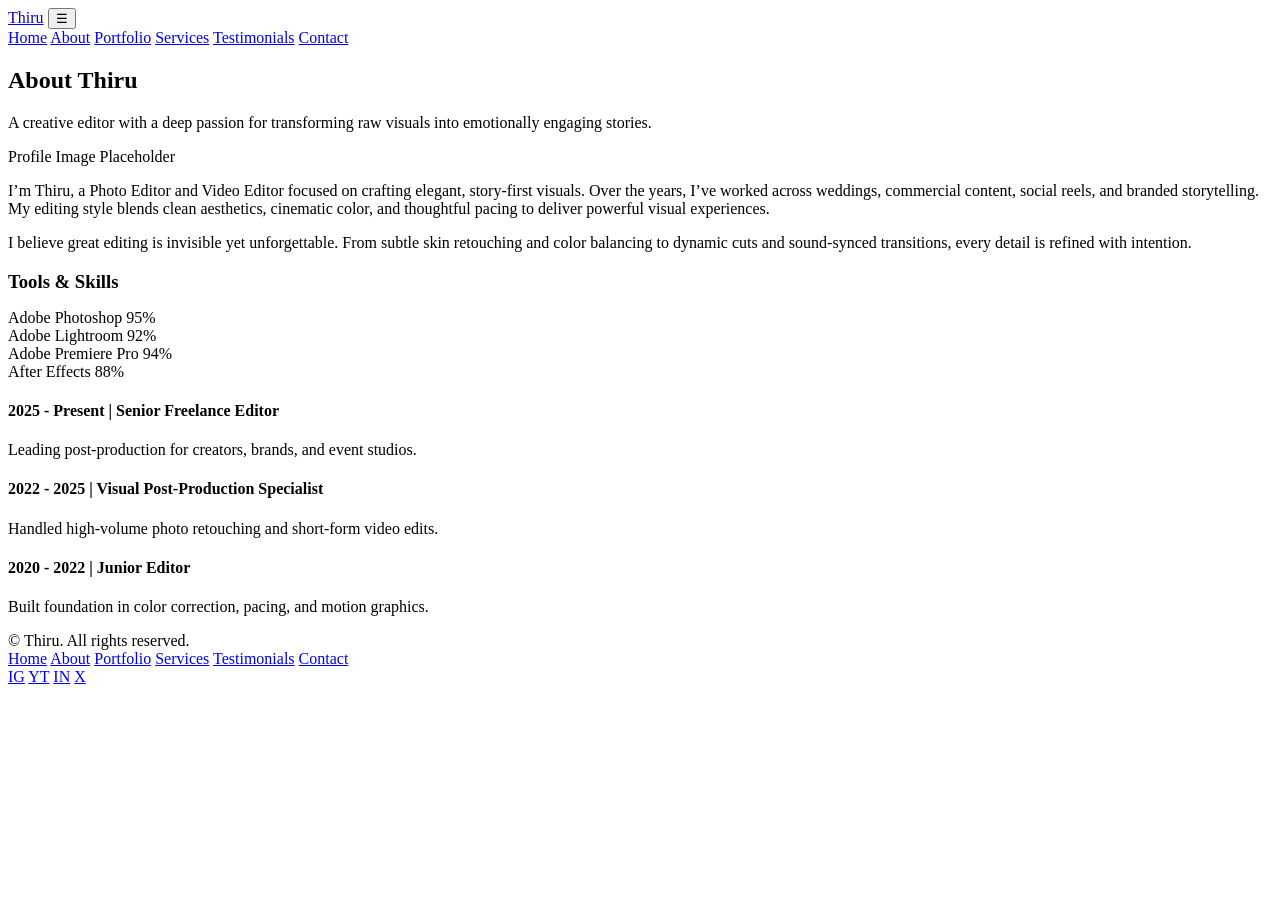
==== about.html @ d2cbb444 "Add files via upload" ====
<!DOCTYPE html>
<html lang="en">
  <head>
    <meta charset="UTF-8" />
    <meta name="viewport" content="width=device-width, initial-scale=1.0" />
    <meta name="description" content="About Thiru - Photo & Video Editor" />
    <title>Thiru | About</title>
    <link rel="stylesheet" href="css/style.css" />
    <script src="js/script.js" defer></script>
  </head>
  <body>
    <header class="site-header">
      <div class="container nav-wrap">
        <a class="logo" href="index.html">Thiru</a>
        <button class="nav-toggle" data-nav-toggle aria-label="Toggle navigation">☰</button>
        <nav class="site-nav" id="siteNav" aria-label="Primary navigation">
          <a href="index.html">Home</a>
          <a class="active" href="about.html">About</a>
          <a href="portfolio.html">Portfolio</a>
          <a href="services.html">Services</a>
          <a href="testimonials.html">Testimonials</a>
          <a href="contact.html">Contact</a>
        </nav>
      </div>
    </header>

    <main>
      <section class="section">
        <div class="container">
          <h1 class="section-title reveal">About Thiru</h1>
          <p class="section-subtitle reveal">
            A creative editor with a deep passion for transforming raw visuals into emotionally engaging stories.
          </p>

          <div class="about-layout">
            <!-- Profile placeholder -->
            <div class="profile-placeholder reveal">Profile Image Placeholder</div>

            <div>
              <article class="card reveal">
                <p>
                  I’m Thiru, a Photo Editor and Video Editor focused on crafting elegant, story-first visuals.
                  Over the years, I’ve worked across weddings, commercial content, social reels, and branded
                  storytelling. My editing style blends clean aesthetics, cinematic color, and thoughtful pacing
                  to deliver powerful visual experiences.
                </p>
                <p style="margin-top: 1rem;">
                  I believe great editing is invisible yet unforgettable. From subtle skin retouching and color
                  balancing to dynamic cuts and sound-synced transitions, every detail is refined with intention.
                </p>
              </article>

              <!-- Skills with animated progress bars -->
              <section class="skills card reveal" aria-label="Editing tools and proficiency">
                <h3 style="margin-bottom: 1rem;">Tools &amp; Skills</h3>

                <div class="skill">
                  <div class="skill-label">
                    <span>Adobe Photoshop</span>
                    <span>95%</span>
                  </div>
                  <div class="skill-track"><div class="skill-fill" data-level="95"></div></div>
                </div>

                <div class="skill">
                  <div class="skill-label">
                    <span>Adobe Lightroom</span>
                    <span>92%</span>
                  </div>
                  <div class="skill-track"><div class="skill-fill" data-level="92"></div></div>
                </div>

                <div class="skill">
                  <div class="skill-label">
                    <span>Adobe Premiere Pro</span>
                    <span>94%</span>
                  </div>
                  <div class="skill-track"><div class="skill-fill" data-level="94"></div></div>
                </div>

                <div class="skill">
                  <div class="skill-label">
                    <span>After Effects</span>
                    <span>88%</span>
                  </div>
                  <div class="skill-track"><div class="skill-fill" data-level="88"></div></div>
                </div>
              </section>

              <!-- Experience timeline -->
              <section class="timeline reveal" aria-label="Experience timeline">
                <div class="timeline-item">
                  <h4>2025 - Present | Senior Freelance Editor</h4>
                  <p>Leading post-production for creators, brands, and event studios.</p>
                </div>
                <div class="timeline-item">
                  <h4>2022 - 2025 | Visual Post-Production Specialist</h4>
                  <p>Handled high-volume photo retouching and short-form video edits.</p>
                </div>
                <div class="timeline-item">
                  <h4>2020 - 2022 | Junior Editor</h4>
                  <p>Built foundation in color correction, pacing, and motion graphics.</p>
                </div>
              </section>
            </div>
          </div>
        </div>
      </section>
    </main>

    <footer class="site-footer">
      <div class="container footer-wrap">
        <div class="footer-copy">© <span data-year></span> Thiru. All rights reserved.</div>
        <div class="footer-links">
          <a href="index.html">Home</a>
          <a href="about.html">About</a>
          <a href="portfolio.html">Portfolio</a>
          <a href="services.html">Services</a>
          <a href="testimonials.html">Testimonials</a>
          <a href="contact.html">Contact</a>
        </div>
        <div class="social-row" aria-label="Social links">
          <a class="social-icon" href="https://instagram.com" target="_blank" rel="noopener" aria-label="Instagram">IG</a>
          <a class="social-icon" href="https://youtube.com" target="_blank" rel="noopener" aria-label="YouTube">YT</a>
          <a class="social-icon" href="https://linkedin.com" target="_blank" rel="noopener" aria-label="LinkedIn">IN</a>
          <a class="social-icon" href="https://twitter.com" target="_blank" rel="noopener" aria-label="Twitter">X</a>
        </div>
      </div>
    </footer>
  </body>
</html>
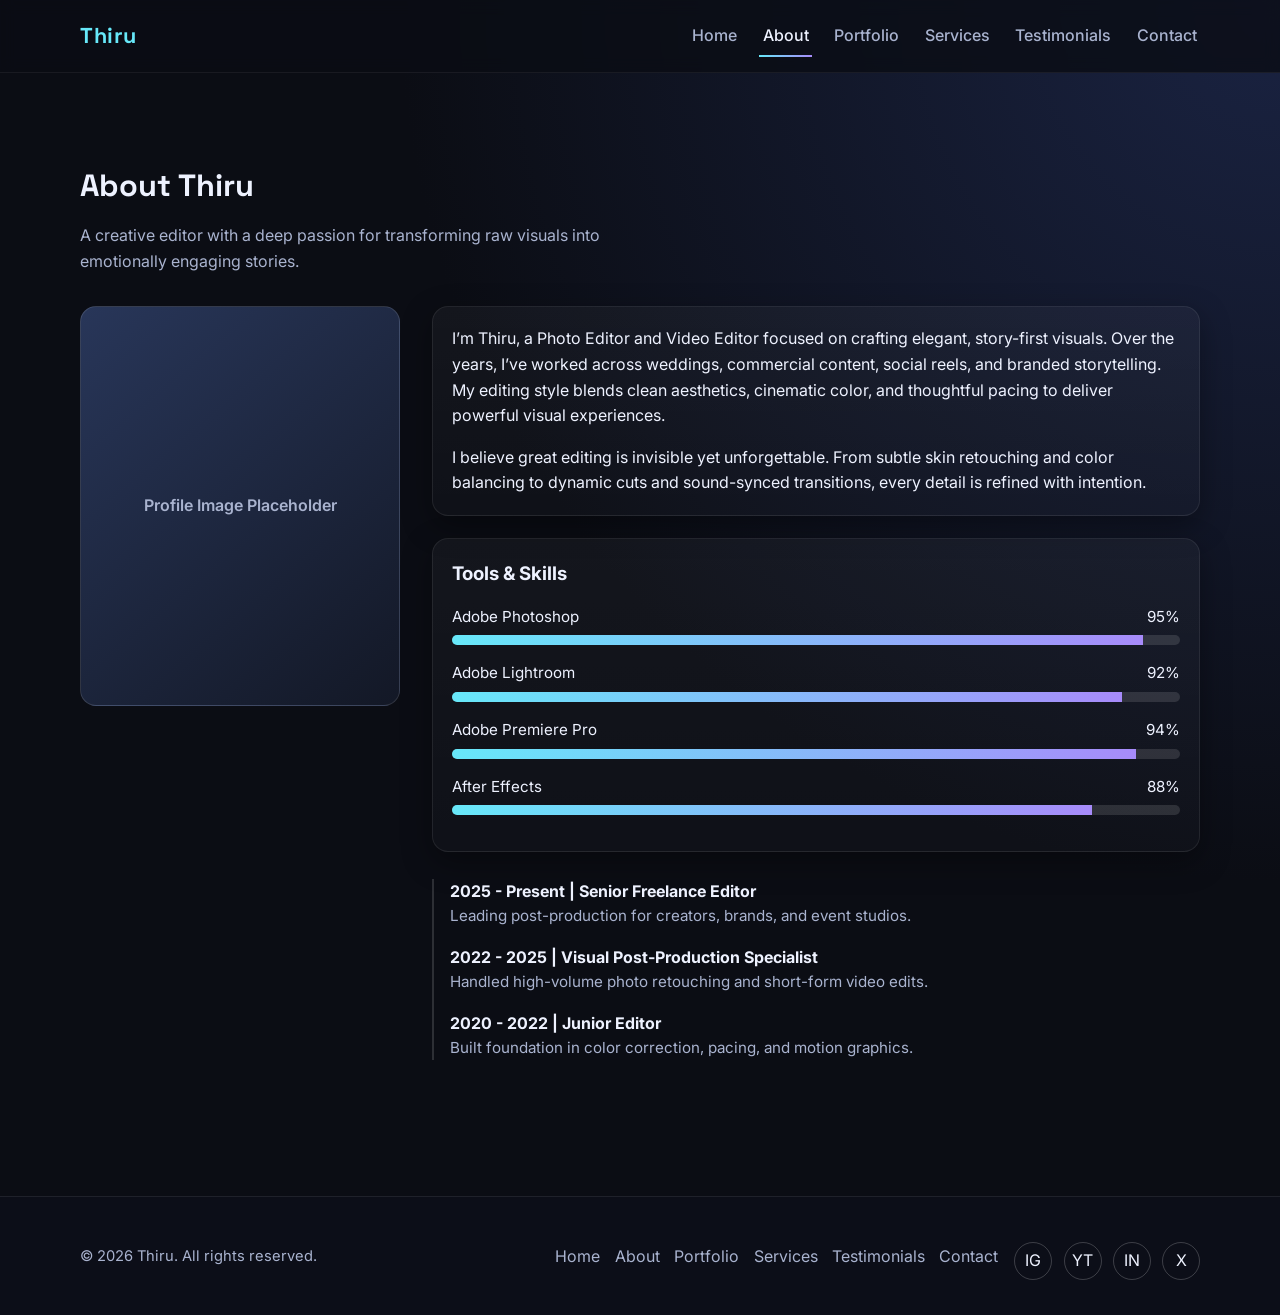
==== commit 215ca9b5: "Add files via upload Refactor project structure: update file paths for CSS and JS, remove old script" ====
--- a/about.html
+++ b/about.html
@@ -5,8 +5,8 @@
     <meta name="viewport" content="width=device-width, initial-scale=1.0" />
     <meta name="description" content="About Thiru - Photo & Video Editor" />
     <title>Thiru | About</title>
-    <link rel="stylesheet" href="css/style.css" />
-    <script src="js/script.js" defer></script>
+    <link rel="stylesheet" href="style.css" />
+    <script src="script.js" defer></script>
   </head>
   <body>
     <header class="site-header">
--- a/style.css
+++ b/style.css
@@ -0,0 +1,753 @@
+/* -------------------------------------------
+   Thiru Portfolio Website - Global Styles
+   ------------------------------------------- */
+
+@import url('https://fonts.googleapis.com/css2?family=Inter:wght@400;500;600;700;800&family=Space+Grotesk:wght@500;700&display=swap');
+
+:root {
+  --bg: #0b0d14;
+  --bg-soft: #131826;
+  --surface: #171d2d;
+  --surface-2: #1f2740;
+  --text: #eef2ff;
+  --muted: #a9b3cf;
+  --accent: #67e8f9;
+  --accent-2: #a78bfa;
+  --success: #34d399;
+  --danger: #f87171;
+  --shadow: 0 10px 30px rgba(0, 0, 0, 0.35);
+  --radius: 16px;
+  --max-width: 1120px;
+}
+
+* {
+  box-sizing: border-box;
+  margin: 0;
+  padding: 0;
+}
+
+html {
+  scroll-behavior: smooth;
+}
+
+body {
+  font-family: 'Inter', system-ui, -apple-system, BlinkMacSystemFont, 'Segoe UI', sans-serif;
+  background: radial-gradient(circle at top right, #1a2342 0%, var(--bg) 48%);
+  color: var(--text);
+  line-height: 1.6;
+}
+
+a {
+  color: inherit;
+  text-decoration: none;
+}
+
+img {
+  max-width: 100%;
+  display: block;
+}
+
+.container {
+  width: min(92%, var(--max-width));
+  margin-inline: auto;
+}
+
+.section {
+  padding: 5.5rem 0;
+}
+
+.section-title {
+  font-family: 'Space Grotesk', sans-serif;
+  font-size: clamp(1.8rem, 2.4vw, 2.5rem);
+  margin-bottom: 0.8rem;
+}
+
+.section-subtitle {
+  color: var(--muted);
+  margin-bottom: 2rem;
+  max-width: 60ch;
+}
+
+/* ---------------- Header & Navigation ---------------- */
+.site-header {
+  position: sticky;
+  top: 0;
+  z-index: 999;
+  backdrop-filter: blur(8px);
+  background: rgba(11, 13, 20, 0.8);
+  border-bottom: 1px solid rgba(255, 255, 255, 0.06);
+}
+
+.nav-wrap {
+  min-height: 72px;
+  display: flex;
+  align-items: center;
+  justify-content: space-between;
+}
+
+.logo {
+  font-family: 'Space Grotesk', sans-serif;
+  font-weight: 700;
+  font-size: 1.35rem;
+  letter-spacing: 0.6px;
+  color: var(--accent);
+}
+
+.site-nav {
+  display: flex;
+  gap: 1.2rem;
+}
+
+.site-nav a {
+  color: var(--muted);
+  font-weight: 500;
+  padding: 0.35rem 0.2rem;
+  position: relative;
+  transition: color 0.25s ease;
+}
+
+.site-nav a::after {
+  content: '';
+  position: absolute;
+  left: 0;
+  bottom: -3px;
+  width: 100%;
+  height: 2px;
+  background: linear-gradient(90deg, var(--accent), var(--accent-2));
+  transform: scaleX(0);
+  transform-origin: left;
+  transition: transform 0.25s ease;
+}
+
+.site-nav a:hover,
+.site-nav a.active {
+  color: var(--text);
+}
+
+.site-nav a:hover::after,
+.site-nav a.active::after {
+  transform: scaleX(1);
+}
+
+.nav-toggle {
+  display: none;
+  background: transparent;
+  border: 1px solid rgba(255, 255, 255, 0.2);
+  color: var(--text);
+  font-size: 1rem;
+  border-radius: 10px;
+  width: 42px;
+  height: 42px;
+  cursor: pointer;
+}
+
+/* ---------------- Reusable UI ---------------- */
+.btn-group {
+  display: flex;
+  flex-wrap: wrap;
+  gap: 1rem;
+  margin-top: 1.8rem;
+}
+
+.btn {
+  display: inline-flex;
+  align-items: center;
+  justify-content: center;
+  gap: 0.5rem;
+  border-radius: 999px;
+  font-weight: 600;
+  padding: 0.8rem 1.4rem;
+  border: 1px solid transparent;
+  transition: all 0.25s ease;
+}
+
+.btn-primary {
+  background: linear-gradient(135deg, var(--accent), var(--accent-2));
+  color: #0a0f1c;
+}
+
+.btn-primary:hover {
+  transform: translateY(-2px);
+  box-shadow: 0 10px 20px rgba(103, 232, 249, 0.24);
+}
+
+.btn-outline {
+  border-color: rgba(255, 255, 255, 0.22);
+  color: var(--text);
+}
+
+.btn-outline:hover {
+  border-color: var(--accent);
+  color: var(--accent);
+}
+
+.grid {
+  display: grid;
+  gap: 1.35rem;
+}
+
+.card {
+  background: linear-gradient(180deg, rgba(255, 255, 255, 0.04), rgba(255, 255, 255, 0.02));
+  border: 1px solid rgba(255, 255, 255, 0.08);
+  border-radius: var(--radius);
+  padding: 1.2rem;
+  box-shadow: var(--shadow);
+}
+
+/* ---------------- Scroll Animation ---------------- */
+.reveal {
+  opacity: 0;
+  transform: translateY(22px);
+  transition: opacity 0.65s ease, transform 0.65s ease;
+}
+
+.reveal.in-view {
+  opacity: 1;
+  transform: translateY(0);
+}
+
+/* ---------------- Home ---------------- */
+.hero {
+  min-height: calc(100vh - 72px);
+  display: grid;
+  place-items: center;
+  position: relative;
+  overflow: hidden;
+}
+
+.hero-content {
+  position: relative;
+  z-index: 2;
+  text-align: center;
+  max-width: 760px;
+}
+
+.eyebrow {
+  color: var(--accent);
+  letter-spacing: 0.12em;
+  text-transform: uppercase;
+  font-size: 0.82rem;
+  font-weight: 600;
+  margin-bottom: 0.8rem;
+}
+
+.hero h1 {
+  font-family: 'Space Grotesk', sans-serif;
+  font-size: clamp(2.8rem, 9vw, 5.4rem);
+  line-height: 1.02;
+  letter-spacing: -0.02em;
+}
+
+.hero h1 span {
+  color: var(--accent);
+}
+
+.hero h2 {
+  margin-top: 0.9rem;
+  font-size: clamp(1.1rem, 2.2vw, 1.5rem);
+  color: var(--muted);
+  font-weight: 500;
+}
+
+.hero p {
+  margin-top: 1.1rem;
+  color: #c4cee8;
+}
+
+/* Subtle animated background blobs */
+.hero-bg,
+.hero-bg::before,
+.hero-bg::after {
+  position: absolute;
+  border-radius: 50%;
+  filter: blur(34px);
+  opacity: 0.45;
+}
+
+.hero-bg {
+  inset: auto;
+  width: 320px;
+  height: 320px;
+  background: #5236ff;
+  left: -70px;
+  top: 18%;
+  animation: floatBlob1 14s ease-in-out infinite;
+}
+
+.hero-bg::before {
+  content: '';
+  width: 280px;
+  height: 280px;
+  background: #1ecfe6;
+  right: -680px;
+  top: -120px;
+  animation: floatBlob2 16s ease-in-out infinite;
+}
+
+.hero-bg::after {
+  content: '';
+  width: 200px;
+  height: 200px;
+  background: #be4cff;
+  right: -320px;
+  top: 260px;
+  animation: floatBlob3 11s ease-in-out infinite;
+}
+
+@keyframes floatBlob1 {
+  0%,
+  100% {
+    transform: translateY(0) translateX(0);
+  }
+  50% {
+    transform: translateY(-28px) translateX(25px);
+  }
+}
+
+@keyframes floatBlob2 {
+  0%,
+  100% {
+    transform: translateY(0) translateX(0);
+  }
+  50% {
+    transform: translateY(24px) translateX(-22px);
+  }
+}
+
+@keyframes floatBlob3 {
+  0%,
+  100% {
+    transform: translateY(0) translateX(0);
+  }
+  50% {
+    transform: translateY(-20px) translateX(-16px);
+  }
+}
+
+/* ---------------- About ---------------- */
+.about-layout {
+  display: grid;
+  grid-template-columns: 320px 1fr;
+  gap: 2rem;
+  align-items: start;
+}
+
+.profile-placeholder {
+  aspect-ratio: 4 / 5;
+  border-radius: var(--radius);
+  border: 1px solid rgba(255, 255, 255, 0.12);
+  background: linear-gradient(140deg, #283659, #131826);
+  display: grid;
+  place-items: center;
+  color: var(--muted);
+  font-weight: 600;
+}
+
+.skills {
+  margin-top: 1.4rem;
+}
+
+.skill {
+  margin-bottom: 1rem;
+}
+
+.skill-label {
+  display: flex;
+  justify-content: space-between;
+  margin-bottom: 0.4rem;
+  font-size: 0.95rem;
+}
+
+.skill-track {
+  height: 10px;
+  border-radius: 999px;
+  overflow: hidden;
+  background: rgba(255, 255, 255, 0.12);
+}
+
+.skill-fill {
+  width: 0;
+  height: 100%;
+  background: linear-gradient(90deg, var(--accent), var(--accent-2));
+  transition: width 1.2s ease;
+}
+
+.timeline {
+  margin-top: 1.7rem;
+  border-left: 2px solid rgba(255, 255, 255, 0.14);
+  padding-left: 1rem;
+}
+
+.timeline-item {
+  margin-bottom: 1rem;
+}
+
+.timeline-item h4 {
+  font-size: 1rem;
+}
+
+.timeline-item p {
+  color: var(--muted);
+  font-size: 0.95rem;
+}
+
+/* ---------------- Portfolio ---------------- */
+.filter-wrap {
+  display: flex;
+  flex-wrap: wrap;
+  gap: 0.6rem;
+  margin-bottom: 1.4rem;
+}
+
+.filter-btn {
+  border: 1px solid rgba(255, 255, 255, 0.2);
+  background: transparent;
+  color: var(--text);
+  padding: 0.55rem 1rem;
+  border-radius: 999px;
+  cursor: pointer;
+  transition: all 0.2s ease;
+}
+
+.filter-btn.active,
+.filter-btn:hover {
+  color: #0b1220;
+  background: var(--accent);
+  border-color: var(--accent);
+}
+
+.portfolio-grid {
+  grid-template-columns: repeat(12, 1fr);
+}
+
+.portfolio-item {
+  grid-column: span 4;
+  border-radius: var(--radius);
+  position: relative;
+  overflow: hidden;
+  min-height: 220px;
+  cursor: pointer;
+  border: 1px solid rgba(255, 255, 255, 0.08);
+}
+
+.project-thumb {
+  height: 100%;
+  background: linear-gradient(130deg, #27395c, #161c2f);
+  transition: transform 0.35s ease;
+}
+
+.portfolio-item:hover .project-thumb {
+  transform: scale(1.06);
+}
+
+.overlay {
+  position: absolute;
+  inset: 0;
+  background: linear-gradient(180deg, transparent 30%, rgba(5, 9, 20, 0.9) 100%);
+  display: flex;
+  align-items: end;
+  padding: 1rem;
+  opacity: 0;
+  transition: opacity 0.28s ease;
+}
+
+.portfolio-item:hover .overlay {
+  opacity: 1;
+}
+
+.overlay h4 {
+  font-size: 1rem;
+}
+
+.overlay p {
+  color: var(--accent);
+  font-size: 0.88rem;
+}
+
+.portfolio-item.hidden {
+  display: none;
+}
+
+/* Portfolio modal */
+.modal {
+  position: fixed;
+  inset: 0;
+  background: rgba(4, 7, 15, 0.78);
+  display: none;
+  place-items: center;
+  padding: 1rem;
+  z-index: 2000;
+}
+
+.modal.open {
+  display: grid;
+}
+
+.modal-content {
+  width: min(92vw, 760px);
+  background: var(--surface);
+  border-radius: var(--radius);
+  border: 1px solid rgba(255, 255, 255, 0.1);
+  overflow: hidden;
+}
+
+.modal-preview {
+  height: 320px;
+  background: linear-gradient(140deg, #2a4270, #1a1f35);
+}
+
+.modal-body {
+  padding: 1rem 1.2rem 1.4rem;
+}
+
+.modal-close {
+  position: absolute;
+  top: 1rem;
+  right: 1rem;
+  width: 42px;
+  height: 42px;
+  border-radius: 50%;
+  border: none;
+  cursor: pointer;
+  font-size: 1.4rem;
+  background: #f8fafc;
+}
+
+/* ---------------- Services ---------------- */
+.services-grid {
+  grid-template-columns: repeat(3, minmax(0, 1fr));
+}
+
+.service-card {
+  transition: transform 0.25s ease, border-color 0.25s ease;
+}
+
+.service-card:hover {
+  transform: translateY(-6px);
+  border-color: rgba(103, 232, 249, 0.5);
+}
+
+.service-icon {
+  font-size: 1.45rem;
+  margin-bottom: 0.6rem;
+}
+
+.price {
+  margin-top: 0.8rem;
+  color: var(--accent);
+  font-weight: 600;
+}
+
+/* ---------------- Testimonials ---------------- */
+.carousel {
+  overflow: hidden;
+  border-radius: var(--radius);
+  border: 1px solid rgba(255, 255, 255, 0.08);
+}
+
+.carousel-track {
+  display: flex;
+  transition: transform 0.6s ease;
+}
+
+.testimonial {
+  flex: 0 0 100%;
+  padding: 1.7rem;
+  background: linear-gradient(180deg, #19223a, #131a2b);
+}
+
+.stars {
+  color: #facc15;
+  letter-spacing: 2px;
+}
+
+.client {
+  margin-top: 1rem;
+  color: var(--accent);
+  font-weight: 600;
+}
+
+.carousel-controls {
+  margin-top: 1rem;
+  display: flex;
+  justify-content: center;
+  gap: 0.7rem;
+}
+
+.carousel-controls button {
+  border: 1px solid rgba(255, 255, 255, 0.25);
+  background: transparent;
+  color: var(--text);
+  border-radius: 999px;
+  padding: 0.5rem 0.9rem;
+  cursor: pointer;
+}
+
+/* ---------------- Contact ---------------- */
+.contact-layout {
+  display: grid;
+  grid-template-columns: 1.2fr 0.8fr;
+  gap: 1.4rem;
+}
+
+.form-group {
+  margin-bottom: 0.9rem;
+}
+
+label {
+  display: block;
+  margin-bottom: 0.35rem;
+  font-weight: 500;
+}
+
+input,
+textarea {
+  width: 100%;
+  border: 1px solid rgba(255, 255, 255, 0.18);
+  border-radius: 10px;
+  background: #0f1525;
+  color: var(--text);
+  padding: 0.75rem 0.85rem;
+  font: inherit;
+}
+
+input:focus,
+textarea:focus {
+  outline: 2px solid rgba(103, 232, 249, 0.35);
+  border-color: var(--accent);
+}
+
+.error {
+  min-height: 1.2em;
+  font-size: 0.85rem;
+  color: var(--danger);
+}
+
+.form-message {
+  margin-top: 0.9rem;
+  color: var(--success);
+  font-weight: 600;
+}
+
+.contact-info p {
+  margin-bottom: 0.5rem;
+  color: var(--muted);
+}
+
+.social-row {
+  display: flex;
+  gap: 0.7rem;
+  margin-top: 0.6rem;
+}
+
+.social-icon {
+  width: 38px;
+  height: 38px;
+  display: inline-grid;
+  place-items: center;
+  border-radius: 50%;
+  border: 1px solid rgba(255, 255, 255, 0.2);
+  transition: all 0.25s ease;
+  color: var(--text);
+}
+
+.social-icon:hover {
+  background: var(--accent);
+  color: #0b1220;
+  border-color: var(--accent);
+}
+
+/* ---------------- Footer ---------------- */
+.site-footer {
+  margin-top: 2rem;
+  padding: 2.2rem 0;
+  border-top: 1px solid rgba(255, 255, 255, 0.08);
+  background: rgba(12, 15, 25, 0.85);
+}
+
+.footer-wrap {
+  display: grid;
+  grid-template-columns: 1fr auto auto;
+  gap: 1rem;
+  align-items: center;
+}
+
+.footer-links {
+  display: flex;
+  flex-wrap: wrap;
+  gap: 0.9rem;
+  color: var(--muted);
+}
+
+.footer-links a:hover {
+  color: var(--accent);
+}
+
+.footer-copy {
+  color: var(--muted);
+  font-size: 0.92rem;
+}
+
+/* ---------------- Responsive ---------------- */
+@media (max-width: 1024px) {
+  .services-grid {
+    grid-template-columns: repeat(2, minmax(0, 1fr));
+  }
+
+  .about-layout,
+  .contact-layout {
+    grid-template-columns: 1fr;
+  }
+
+  .portfolio-item {
+    grid-column: span 6;
+  }
+}
+
+@media (max-width: 780px) {
+  .nav-toggle {
+    display: inline-grid;
+    place-items: center;
+  }
+
+  .site-nav {
+    position: absolute;
+    top: 72px;
+    right: 4%;
+    flex-direction: column;
+    background: var(--surface);
+    border: 1px solid rgba(255, 255, 255, 0.12);
+    border-radius: 12px;
+    padding: 0.8rem;
+    min-width: 180px;
+    display: none;
+  }
+
+  .site-nav.open {
+    display: flex;
+  }
+
+  .portfolio-item {
+    grid-column: span 12;
+  }
+
+  .footer-wrap {
+    grid-template-columns: 1fr;
+    text-align: center;
+  }
+
+  .footer-links,
+  .social-row {
+    justify-content: center;
+  }
+}
+
+@media (max-width: 560px) {
+  .services-grid {
+    grid-template-columns: 1fr;
+  }
+
+  .hero h1 {
+    font-size: clamp(2.4rem, 13vw, 4rem);
+  }
+}
